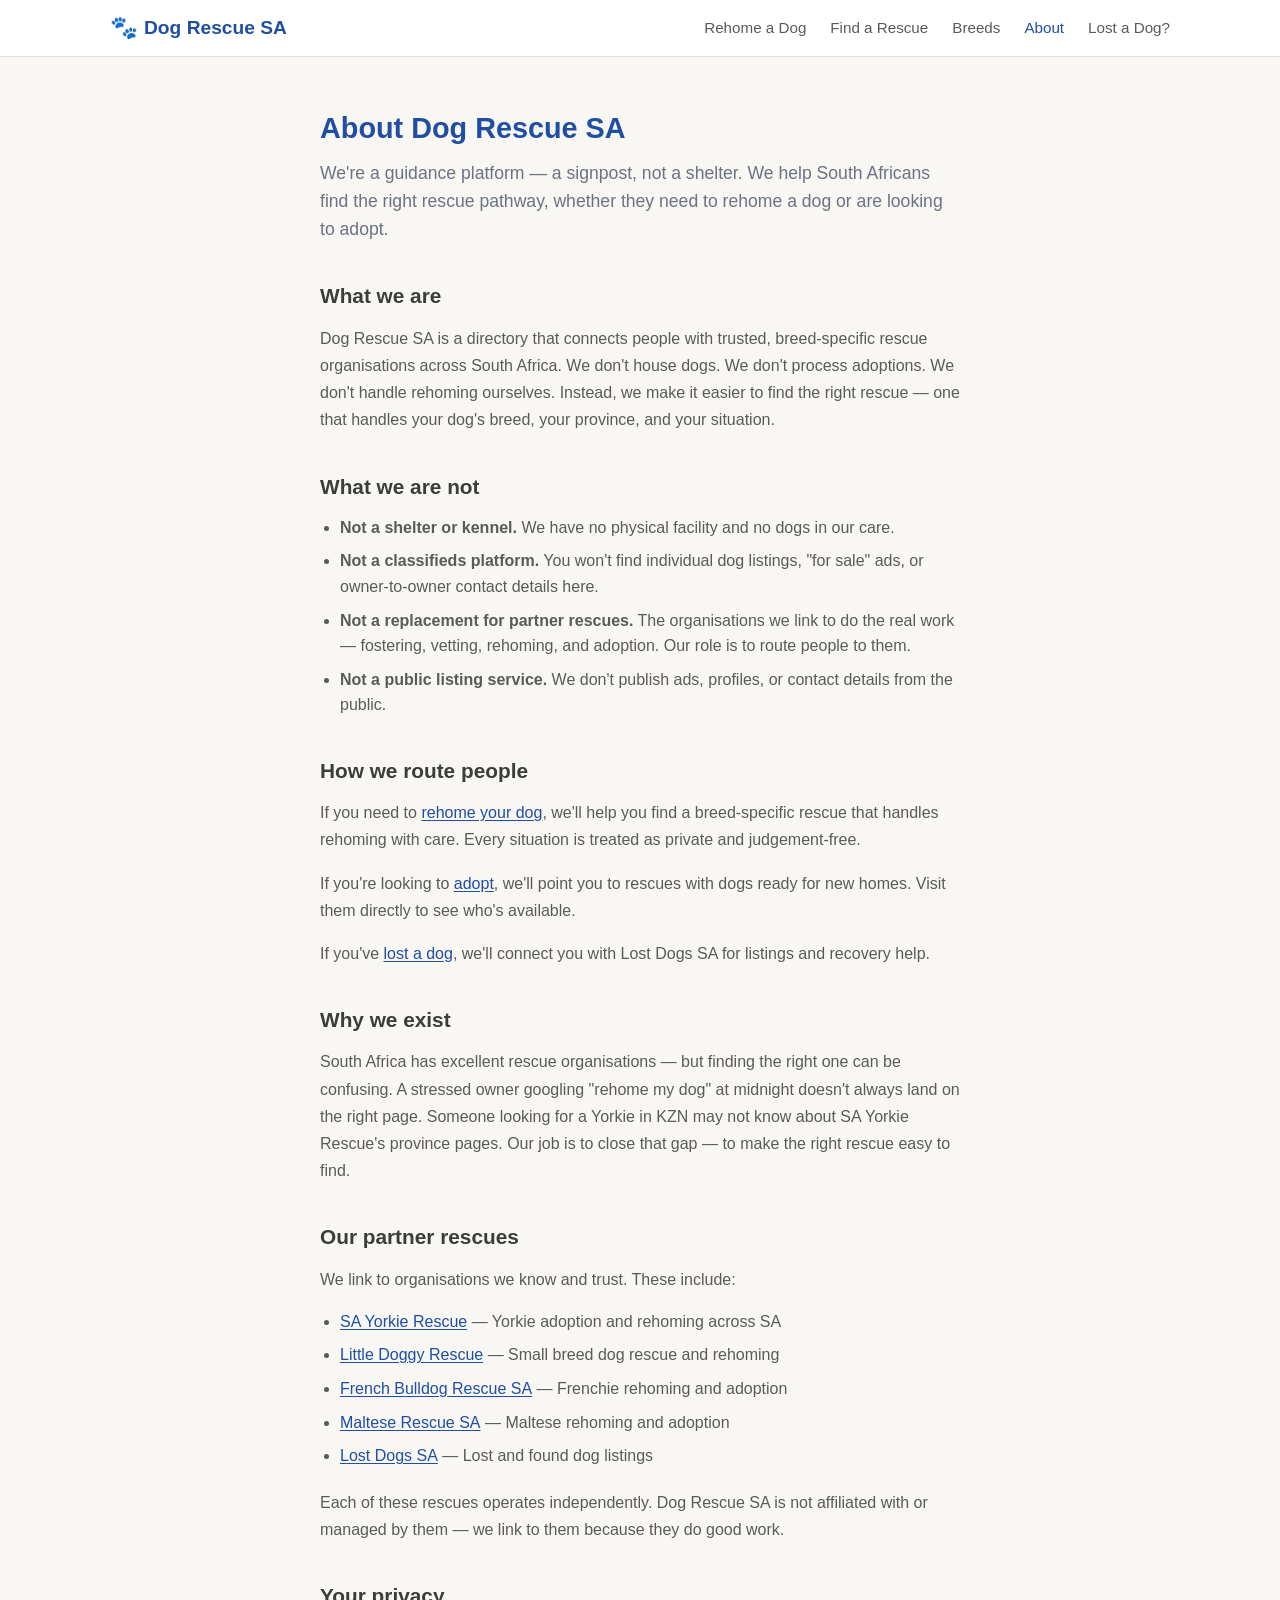
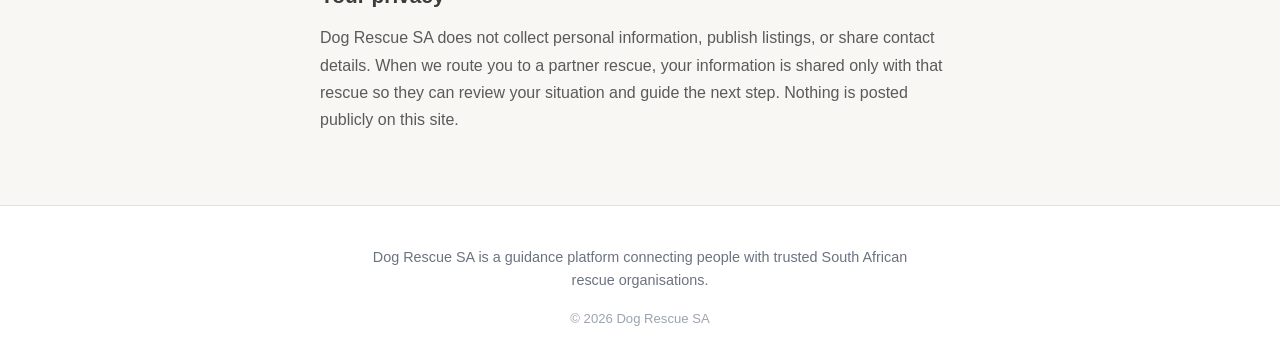
==== public/about/index.html @ 9b8fe8e0 "feat: Sprint 1 — 5 pages: homepage (rehome-first), /about/, /rehome-a-dog/, /private-rehoming-risks/" ====
<!DOCTYPE html>
<html lang="en">
<head>
  <meta charset="UTF-8">
  <meta name="viewport" content="width=device-width, initial-scale=1.0">
  <title>About Dog Rescue SA — South Africa's Rescue Dog Directory</title>
  <meta name="description" content="What Dog Rescue SA is, how it works, and which trusted rescues we link to. We don't house dogs — we connect you to those who do.">
  <link rel="canonical" href="https://dogrescuesa.co.za/about/">
  <style>
    *, *::before, *::after { margin: 0; padding: 0; box-sizing: border-box; }
    html { font-size: 16px; }
    body { font-family: -apple-system, BlinkMacSystemFont, 'Segoe UI', Roboto, sans-serif; background: #f9f7f4; color: #3c3c3b; line-height: 1.6; }
    header { background: #fff; border-bottom: 1px solid #e5e0d9; position: sticky; top: 0; z-index: 100; }
    .header-inner { max-width: 1100px; margin: 0 auto; padding: 0 20px; display: flex; align-items: center; justify-content: space-between; height: 56px; }
    .logo { font-size: 1.2rem; font-weight: 700; color: #1f4ea3; text-decoration: none; display: flex; align-items: center; gap: 6px; }
    .logo span { font-size: 1.4rem; }
    nav { display: flex; align-items: center; gap: 24px; }
    nav a { color: #5a5a5a; text-decoration: none; font-size: 0.95rem; font-weight: 500; padding: 8px 0; }
    nav a:hover, nav a.active { color: #1f4ea3; }
    .hamburger { display: none; flex-direction: column; gap: 5px; background: none; border: none; cursor: pointer; padding: 4px; z-index: 300; }
    .hamburger span { display: block; width: 24px; height: 2px; background: #3c3c3b; border-radius: 2px; }
    .nav-overlay { display: none; position: fixed; inset: 0; background: #0f172a; z-index: 250; flex-direction: column; align-items: center; justify-content: center; gap: 28px; }
    .nav-overlay.open { display: flex; }
    .nav-overlay a { color: #e2e8f0; font-size: 1.3rem; font-weight: 600; text-decoration: none; }
    .nav-overlay .close-btn { position: absolute; top: 16px; right: 20px; background: none; border: none; color: #e2e8f0; font-size: 2rem; cursor: pointer; }
    .content { max-width: 680px; margin: 0 auto; padding: 48px 20px 56px; }
    .content h1 { font-size: 1.8rem; font-weight: 700; color: #1f4ea3; margin-bottom: 8px; }
    .content .intro { font-size: 1.1rem; color: #6b7280; margin-bottom: 32px; line-height: 1.6; }
    .content h2 { font-size: 1.3rem; font-weight: 700; color: #3c3c3b; margin: 36px 0 12px; }
    .content p { font-size: 1rem; color: #5a5a5a; margin-bottom: 16px; line-height: 1.7; }
    .content ul { margin-bottom: 20px; padding-left: 20px; color: #5a5a5a; }
    .content li { margin-bottom: 8px; line-height: 1.6; }
    .content a { color: #1f4ea3; font-weight: 500; text-decoration: underline; text-underline-offset: 2px; }
    footer { background: #fff; border-top: 1px solid #e5e0d9; padding: 40px 20px 24px; text-align: center; }
    footer p { color: #6b7280; font-size: 0.9rem; max-width: 560px; margin: 0 auto 8px; }
    footer .copyright { font-size: 0.82rem; color: #9ca3af; margin-top: 16px; }
    @media (max-width: 768px) {
      nav { display: none; }
      .hamburger { display: flex; }
      .content { padding: 32px 16px 40px; }
      .content h1 { font-size: 1.5rem; }
    }
  </style>
</head>
<body>
<header>
  <div class="header-inner">
    <a href="/" class="logo"><span>🐾</span> Dog Rescue SA</a>
    <nav>
      <a href="/rehome-a-dog/">Rehome a Dog</a>
      <a href="/find-a-rescue/">Find a Rescue</a>
      <a href="/breeds/">Breeds</a>
      <a href="/about/" class="active">About</a>
      <a href="/lost/">Lost a Dog?</a>
    </nav>
    <button class="hamburger" onclick="document.getElementById('navOverlay').classList.add('open')" aria-label="Menu"><span></span><span></span><span></span></button>
  </div>
</header>
<div class="nav-overlay" id="navOverlay">
  <button class="close-btn" onclick="document.getElementById('navOverlay').classList.remove('open')">&times;</button>
  <a href="/rehome-a-dog/" onclick="document.getElementById('navOverlay').classList.remove('open')">Rehome a Dog</a>
  <a href="/find-a-rescue/" onclick="document.getElementById('navOverlay').classList.remove('open')">Find a Rescue</a>
  <a href="/breeds/" onclick="document.getElementById('navOverlay').classList.remove('open')">Breeds</a>
  <a href="/about/" onclick="document.getElementById('navOverlay').classList.remove('open')">About</a>
  <a href="/lost/" onclick="document.getElementById('navOverlay').classList.remove('open')">Lost a Dog?</a>
</div>

<div class="content">
  <h1>About Dog Rescue SA</h1>
  <p class="intro">We're a guidance platform — a signpost, not a shelter. We help South Africans find the right rescue pathway, whether they need to rehome a dog or are looking to adopt.</p>

  <h2>What we are</h2>
  <p>Dog Rescue SA is a directory that connects people with trusted, breed-specific rescue organisations across South Africa. We don't house dogs. We don't process adoptions. We don't handle rehoming ourselves. Instead, we make it easier to find the right rescue — one that handles your dog's breed, your province, and your situation.</p>

  <h2>What we are not</h2>
  <ul>
    <li><strong>Not a shelter or kennel.</strong> We have no physical facility and no dogs in our care.</li>
    <li><strong>Not a classifieds platform.</strong> You won't find individual dog listings, "for sale" ads, or owner-to-owner contact details here.</li>
    <li><strong>Not a replacement for partner rescues.</strong> The organisations we link to do the real work — fostering, vetting, rehoming, and adoption. Our role is to route people to them.</li>
    <li><strong>Not a public listing service.</strong> We don't publish ads, profiles, or contact details from the public.</li>
  </ul>

  <h2>How we route people</h2>
  <p>If you need to <a href="/rehome-a-dog/">rehome your dog</a>, we'll help you find a breed-specific rescue that handles rehoming with care. Every situation is treated as private and judgement-free.</p>
  <p>If you're looking to <a href="/find-a-rescue/">adopt</a>, we'll point you to rescues with dogs ready for new homes. Visit them directly to see who's available.</p>
  <p>If you've <a href="/lost/">lost a dog</a>, we'll connect you with Lost Dogs SA for listings and recovery help.</p>

  <h2>Why we exist</h2>
  <p>South Africa has excellent rescue organisations — but finding the right one can be confusing. A stressed owner googling "rehome my dog" at midnight doesn't always land on the right page. Someone looking for a Yorkie in KZN may not know about SA Yorkie Rescue's province pages. Our job is to close that gap — to make the right rescue easy to find.</p>

  <h2>Our partner rescues</h2>
  <p>We link to organisations we know and trust. These include:</p>
  <ul>
    <li><a href="https://www.yorkierescue.co.za/">SA Yorkie Rescue</a> — Yorkie adoption and rehoming across SA</li>
    <li><a href="https://littledoggyrescue.co.za/">Little Doggy Rescue</a> — Small breed dog rescue and rehoming</li>
    <li><a href="https://frenchbulldogrescue.co.za/">French Bulldog Rescue SA</a> — Frenchie rehoming and adoption</li>
    <li><a href="https://www.malteserescue.co.za/">Maltese Rescue SA</a> — Maltese rehoming and adoption</li>
    <li><a href="https://lostdogs.co.za/">Lost Dogs SA</a> — Lost and found dog listings</li>
  </ul>
  <p>Each of these rescues operates independently. Dog Rescue SA is not affiliated with or managed by them — we link to them because they do good work.</p>

  <h2>Your privacy</h2>
  <p>Dog Rescue SA does not collect personal information, publish listings, or share contact details. When we route you to a partner rescue, your information is shared only with that rescue so they can review your situation and guide the next step. Nothing is posted publicly on this site.</p>
</div>

<footer>
  <p>Dog Rescue SA is a guidance platform connecting people with trusted South African rescue organisations.</p>
  <p class="copyright">&copy; 2026 Dog Rescue SA</p>
</footer>
<script>document.addEventListener('keydown',function(e){if(e.key==='Escape')document.getElementById('navOverlay').classList.remove('open');});</script>
</body>
</html>
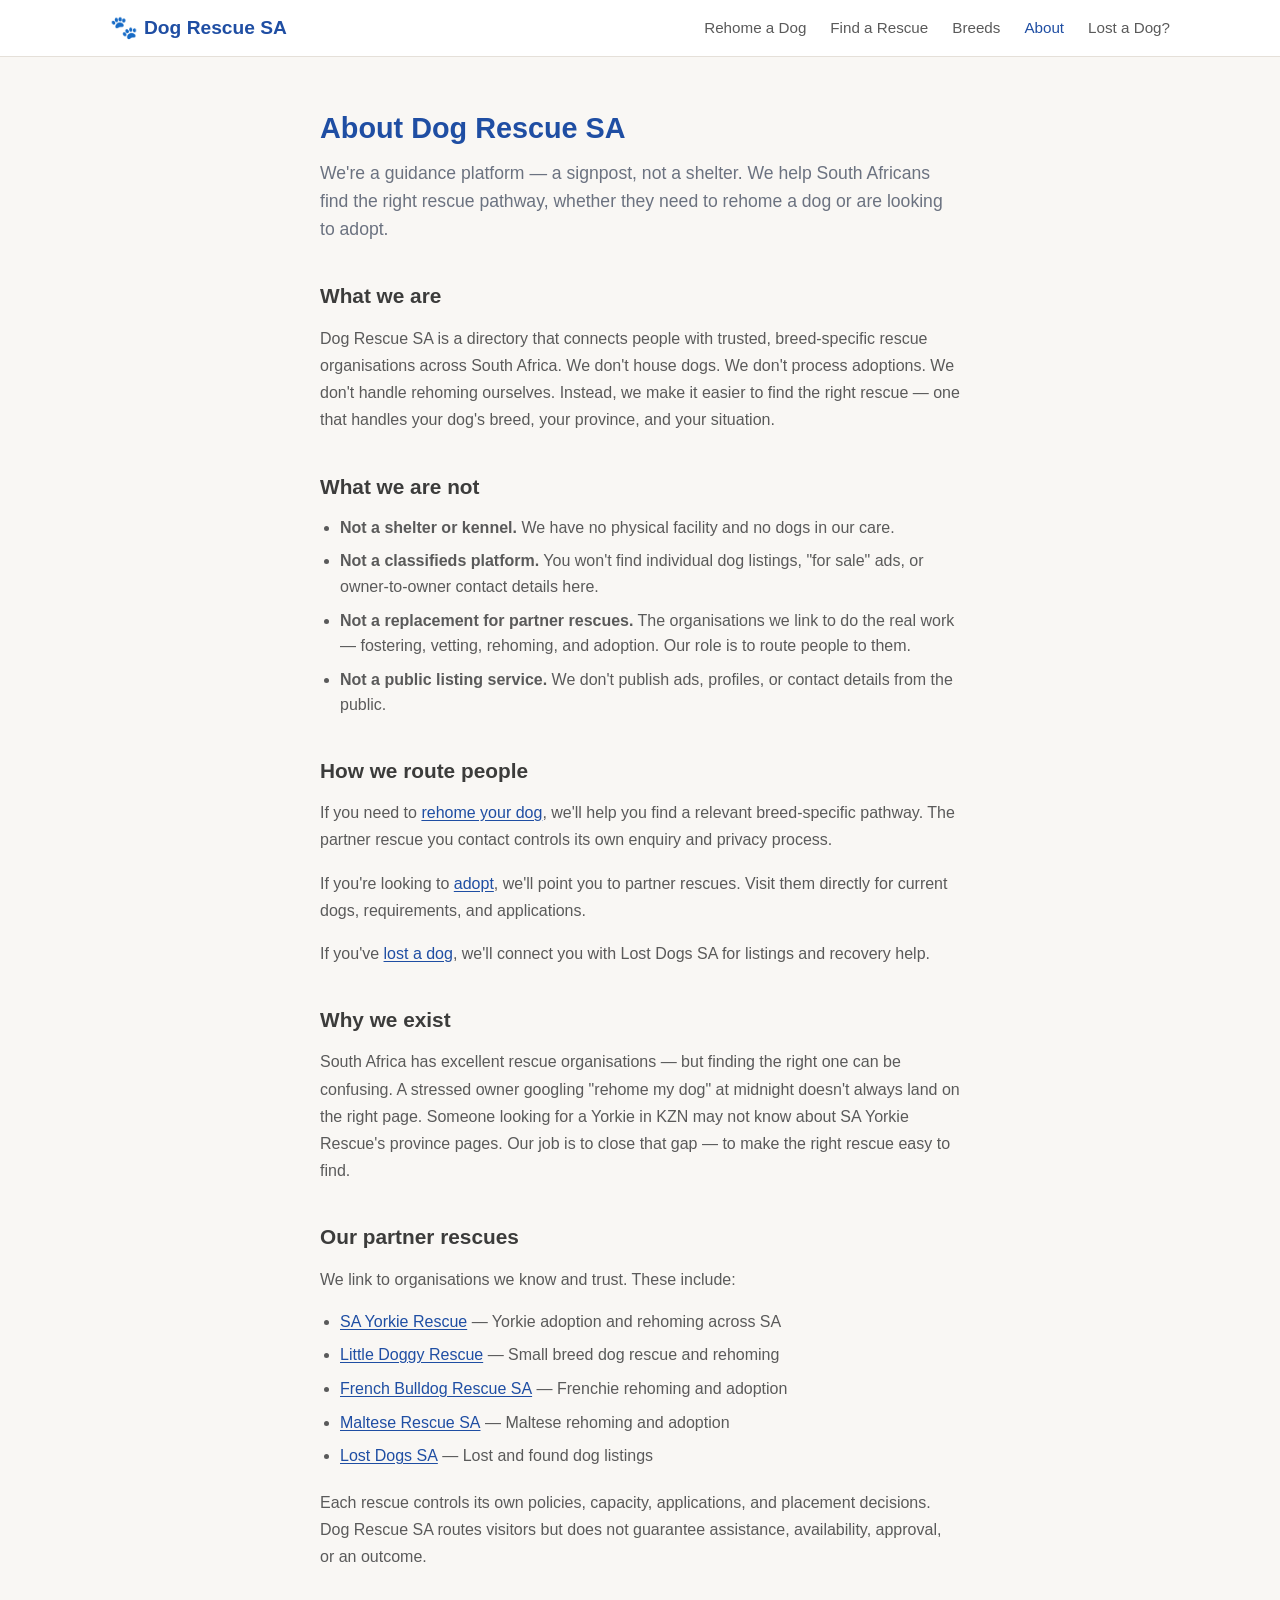
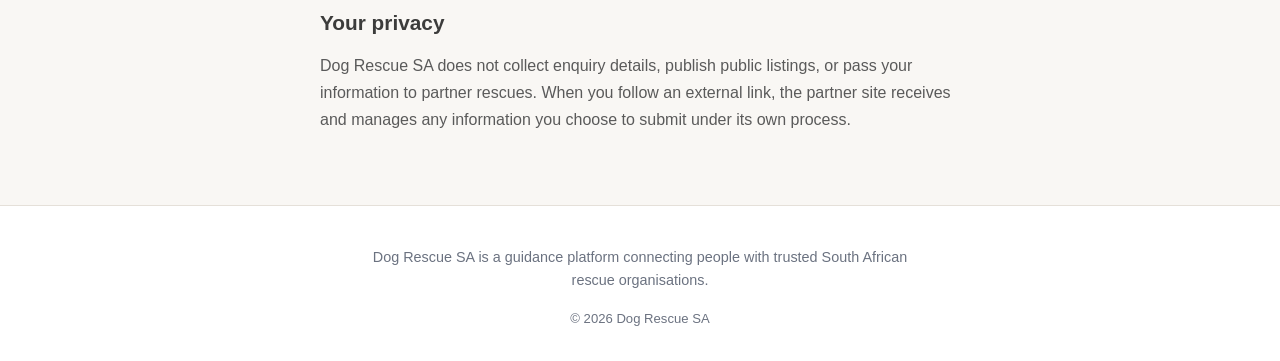
==== commit 63013579: "fix: align directory claims and repair breeds route" ====
--- a/public/about/index.html
+++ b/public/about/index.html
@@ -33,7 +33,7 @@
     .content a { color: #1f4ea3; font-weight: 500; text-decoration: underline; text-underline-offset: 2px; }
     footer { background: #fff; border-top: 1px solid #e5e0d9; padding: 40px 20px 24px; text-align: center; }
     footer p { color: #6b7280; font-size: 0.9rem; max-width: 560px; margin: 0 auto 8px; }
-    footer .copyright { font-size: 0.82rem; color: #9ca3af; margin-top: 16px; }
+    footer .copyright { font-size: 0.82rem; color: #6b7280; margin-top: 16px; }
     @media (max-width: 768px) {
       nav { display: none; }
       .hamburger { display: flex; }
@@ -53,11 +53,11 @@
       <a href="/about/" class="active">About</a>
       <a href="/lost/">Lost a Dog?</a>
     </nav>
-    <button class="hamburger" onclick="document.getElementById('navOverlay').classList.add('open')" aria-label="Menu"><span></span><span></span><span></span></button>
+    <button class="hamburger" aria-label="Open menu" onclick="document.getElementById('navOverlay').classList.add('open')"><span></span><span></span><span></span></button>
   </div>
 </header>
 <div class="nav-overlay" id="navOverlay">
-  <button class="close-btn" onclick="document.getElementById('navOverlay').classList.remove('open')">&times;</button>
+  <button class="close-btn" aria-label="Close menu" onclick="document.getElementById('navOverlay').classList.remove('open')">&times;</button>
   <a href="/rehome-a-dog/" onclick="document.getElementById('navOverlay').classList.remove('open')">Rehome a Dog</a>
   <a href="/find-a-rescue/" onclick="document.getElementById('navOverlay').classList.remove('open')">Find a Rescue</a>
   <a href="/breeds/" onclick="document.getElementById('navOverlay').classList.remove('open')">Breeds</a>
@@ -65,6 +65,7 @@
   <a href="/lost/" onclick="document.getElementById('navOverlay').classList.remove('open')">Lost a Dog?</a>
 </div>
 
+<main>
 <div class="content">
   <h1>About Dog Rescue SA</h1>
   <p class="intro">We're a guidance platform — a signpost, not a shelter. We help South Africans find the right rescue pathway, whether they need to rehome a dog or are looking to adopt.</p>
@@ -81,8 +82,8 @@
   </ul>
 
   <h2>How we route people</h2>
-  <p>If you need to <a href="/rehome-a-dog/">rehome your dog</a>, we'll help you find a breed-specific rescue that handles rehoming with care. Every situation is treated as private and judgement-free.</p>
-  <p>If you're looking to <a href="/find-a-rescue/">adopt</a>, we'll point you to rescues with dogs ready for new homes. Visit them directly to see who's available.</p>
+  <p>If you need to <a href="/rehome-a-dog/">rehome your dog</a>, we'll help you find a relevant breed-specific pathway. The partner rescue you contact controls its own enquiry and privacy process.</p>
+  <p>If you're looking to <a href="/find-a-rescue/">adopt</a>, we'll point you to partner rescues. Visit them directly for current dogs, requirements, and applications.</p>
   <p>If you've <a href="/lost/">lost a dog</a>, we'll connect you with Lost Dogs SA for listings and recovery help.</p>
 
   <h2>Why we exist</h2>
@@ -97,11 +98,12 @@
     <li><a href="https://www.malteserescue.co.za/">Maltese Rescue SA</a> — Maltese rehoming and adoption</li>
     <li><a href="https://lostdogs.co.za/">Lost Dogs SA</a> — Lost and found dog listings</li>
   </ul>
-  <p>Each of these rescues operates independently. Dog Rescue SA is not affiliated with or managed by them — we link to them because they do good work.</p>
+  <p>Each rescue controls its own policies, capacity, applications, and placement decisions. Dog Rescue SA routes visitors but does not guarantee assistance, availability, approval, or an outcome.</p>
 
   <h2>Your privacy</h2>
-  <p>Dog Rescue SA does not collect personal information, publish listings, or share contact details. When we route you to a partner rescue, your information is shared only with that rescue so they can review your situation and guide the next step. Nothing is posted publicly on this site.</p>
+  <p>Dog Rescue SA does not collect enquiry details, publish public listings, or pass your information to partner rescues. When you follow an external link, the partner site receives and manages any information you choose to submit under its own process.</p>
 </div>
+</main>
 
 <footer>
   <p>Dog Rescue SA is a guidance platform connecting people with trusted South African rescue organisations.</p>
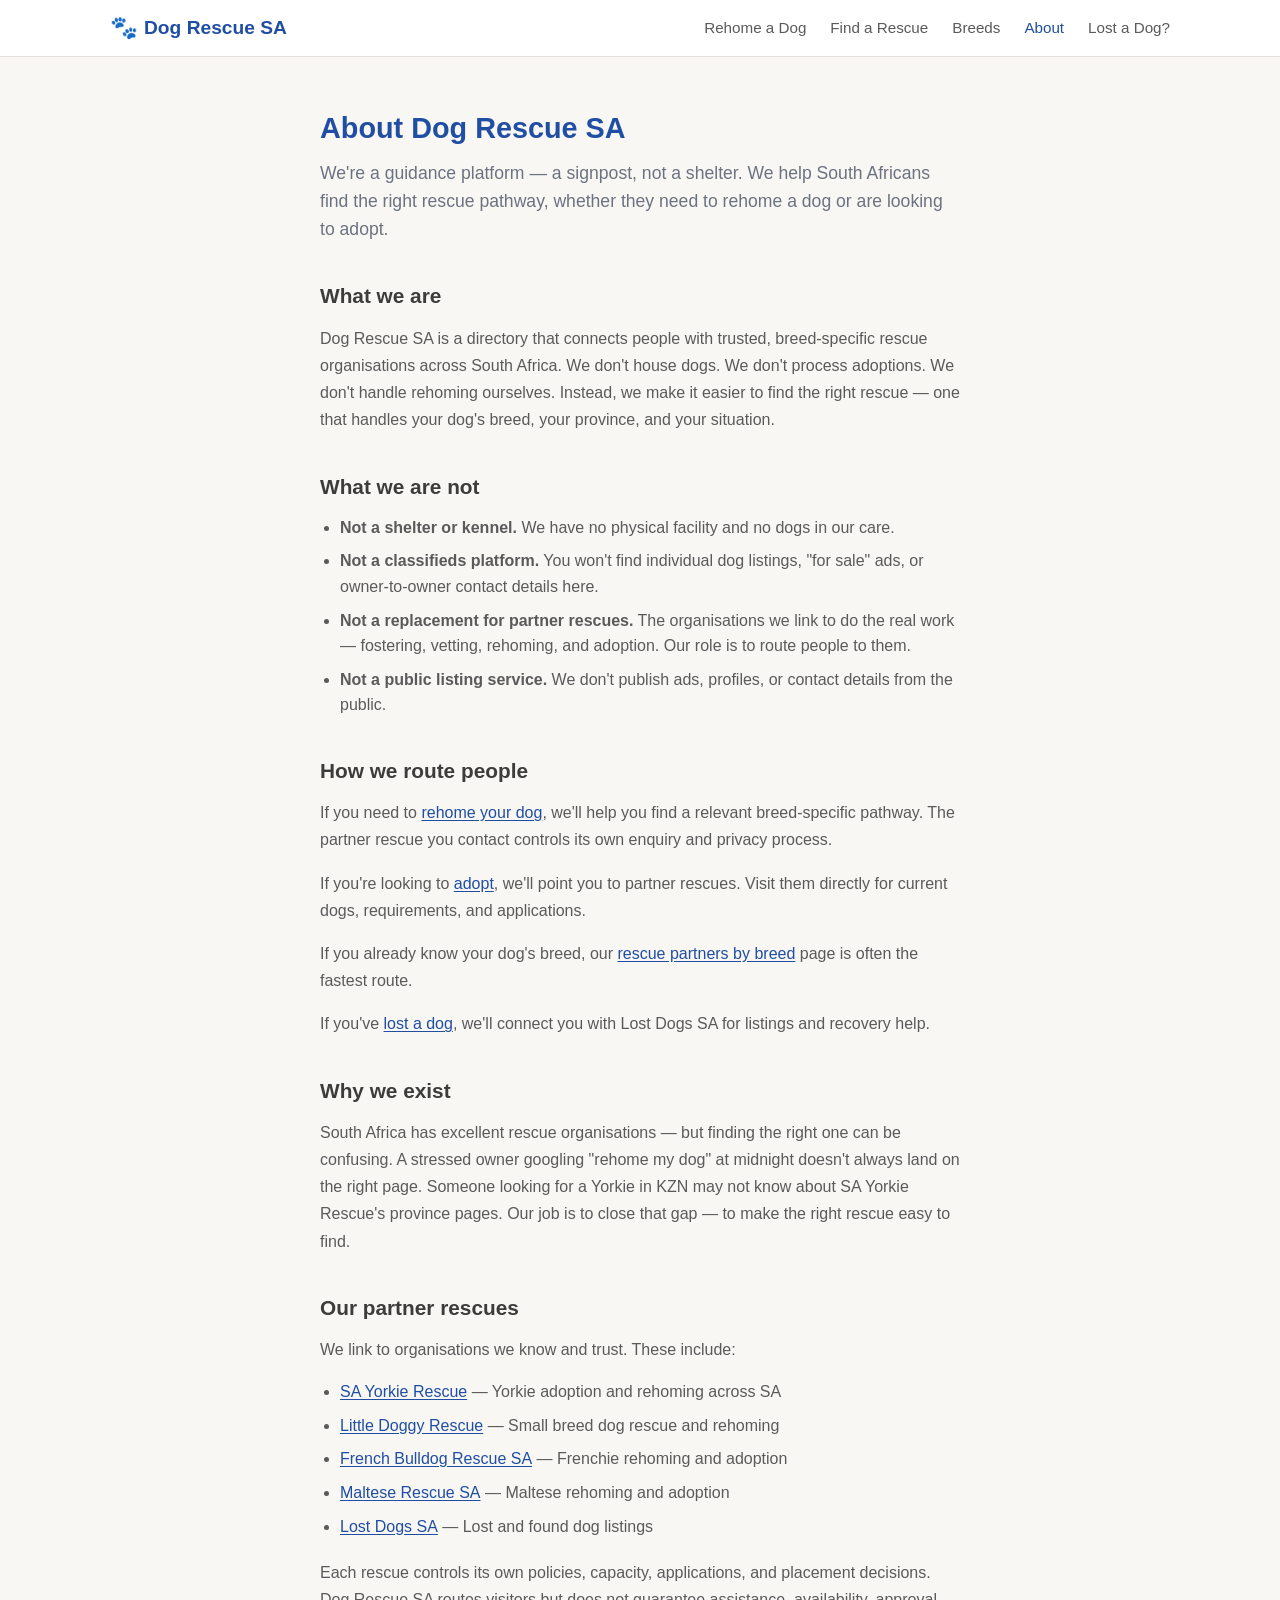
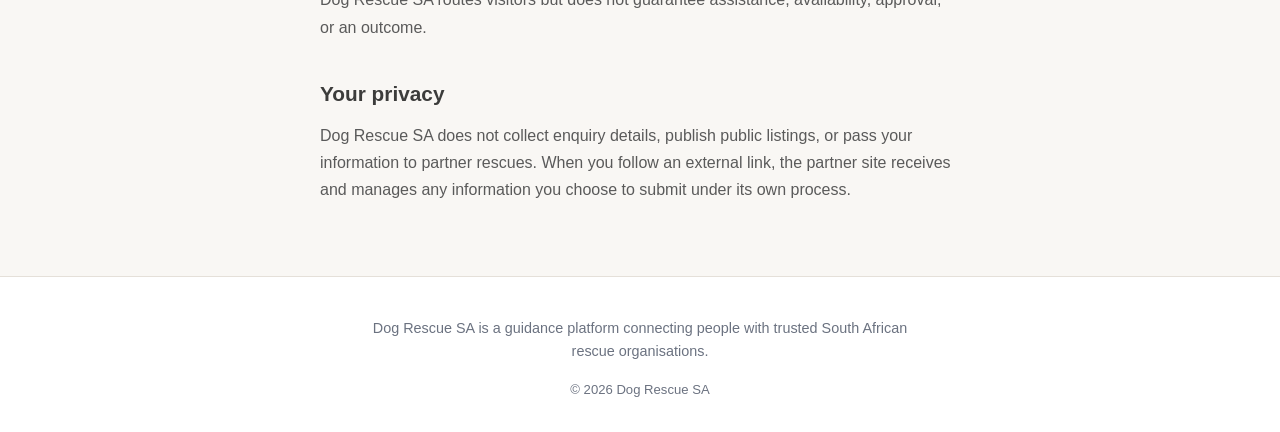
==== commit 8b7a1484: "seo: strengthen DogRescueSA semantic signals" ====
--- a/public/about/index.html
+++ b/public/about/index.html
@@ -84,6 +84,7 @@
   <h2>How we route people</h2>
   <p>If you need to <a href="/rehome-a-dog/">rehome your dog</a>, we'll help you find a relevant breed-specific pathway. The partner rescue you contact controls its own enquiry and privacy process.</p>
   <p>If you're looking to <a href="/find-a-rescue/">adopt</a>, we'll point you to partner rescues. Visit them directly for current dogs, requirements, and applications.</p>
+  <p>If you already know your dog's breed, our <a href="/breeds/">rescue partners by breed</a> page is often the fastest route.</p>
   <p>If you've <a href="/lost/">lost a dog</a>, we'll connect you with Lost Dogs SA for listings and recovery help.</p>
 
   <h2>Why we exist</h2>
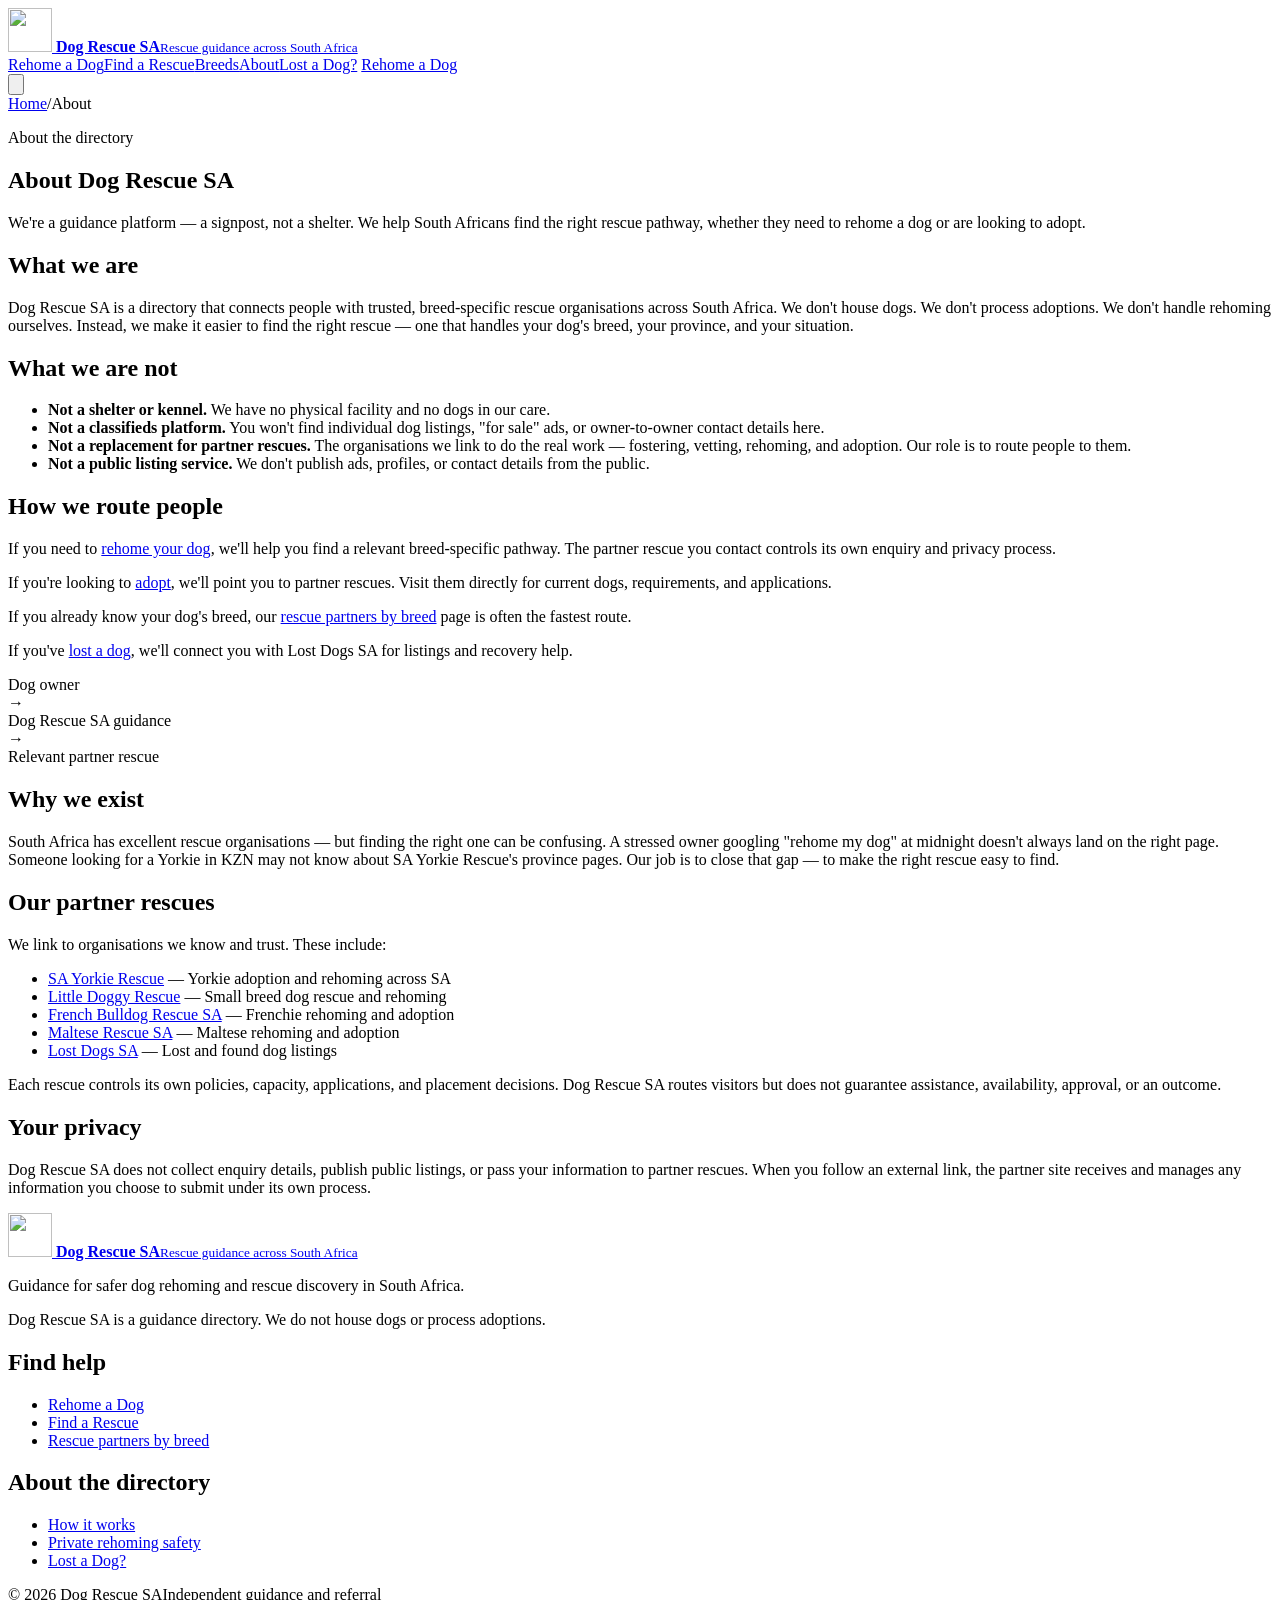
==== commit cd58938c: "design: refresh Dog Rescue SA brand and UX" ====
--- a/public/about/index.html
+++ b/public/about/index.html
@@ -3,113 +3,82 @@
 <head>
   <meta charset="UTF-8">
   <meta name="viewport" content="width=device-width, initial-scale=1.0">
-  <title>About Dog Rescue SA — South Africa's Rescue Dog Directory</title>
-  <meta name="description" content="What Dog Rescue SA is, how it works, and which trusted rescues we link to. We don't house dogs — we connect you to those who do.">
+  <title>About Dog Rescue SA — South Africa&#x27;s Rescue Dog Directory</title>
+  <meta name="description" content="What Dog Rescue SA is, how it works, and which trusted rescues we link to. We don&#x27;t house dogs — we connect you to those who do.">
   <link rel="canonical" href="https://dogrescuesa.co.za/about/">
-  <style>
-    *, *::before, *::after { margin: 0; padding: 0; box-sizing: border-box; }
-    html { font-size: 16px; }
-    body { font-family: -apple-system, BlinkMacSystemFont, 'Segoe UI', Roboto, sans-serif; background: #f9f7f4; color: #3c3c3b; line-height: 1.6; }
-    header { background: #fff; border-bottom: 1px solid #e5e0d9; position: sticky; top: 0; z-index: 100; }
-    .header-inner { max-width: 1100px; margin: 0 auto; padding: 0 20px; display: flex; align-items: center; justify-content: space-between; height: 56px; }
-    .logo { font-size: 1.2rem; font-weight: 700; color: #1f4ea3; text-decoration: none; display: flex; align-items: center; gap: 6px; }
-    .logo span { font-size: 1.4rem; }
-    nav { display: flex; align-items: center; gap: 24px; }
-    nav a { color: #5a5a5a; text-decoration: none; font-size: 0.95rem; font-weight: 500; padding: 8px 0; }
-    nav a:hover, nav a.active { color: #1f4ea3; }
-    .hamburger { display: none; flex-direction: column; gap: 5px; background: none; border: none; cursor: pointer; padding: 4px; z-index: 300; }
-    .hamburger span { display: block; width: 24px; height: 2px; background: #3c3c3b; border-radius: 2px; }
-    .nav-overlay { display: none; position: fixed; inset: 0; background: #0f172a; z-index: 250; flex-direction: column; align-items: center; justify-content: center; gap: 28px; }
-    .nav-overlay.open { display: flex; }
-    .nav-overlay a { color: #e2e8f0; font-size: 1.3rem; font-weight: 600; text-decoration: none; }
-    .nav-overlay .close-btn { position: absolute; top: 16px; right: 20px; background: none; border: none; color: #e2e8f0; font-size: 2rem; cursor: pointer; }
-    .content { max-width: 680px; margin: 0 auto; padding: 48px 20px 56px; }
-    .content h1 { font-size: 1.8rem; font-weight: 700; color: #1f4ea3; margin-bottom: 8px; }
-    .content .intro { font-size: 1.1rem; color: #6b7280; margin-bottom: 32px; line-height: 1.6; }
-    .content h2 { font-size: 1.3rem; font-weight: 700; color: #3c3c3b; margin: 36px 0 12px; }
-    .content p { font-size: 1rem; color: #5a5a5a; margin-bottom: 16px; line-height: 1.7; }
-    .content ul { margin-bottom: 20px; padding-left: 20px; color: #5a5a5a; }
-    .content li { margin-bottom: 8px; line-height: 1.6; }
-    .content a { color: #1f4ea3; font-weight: 500; text-decoration: underline; text-underline-offset: 2px; }
-    footer { background: #fff; border-top: 1px solid #e5e0d9; padding: 40px 20px 24px; text-align: center; }
-    footer p { color: #6b7280; font-size: 0.9rem; max-width: 560px; margin: 0 auto 8px; }
-    footer .copyright { font-size: 0.82rem; color: #6b7280; margin-top: 16px; }
-    @media (max-width: 768px) {
-      nav { display: none; }
-      .hamburger { display: flex; }
-      .content { padding: 32px 16px 40px; }
-      .content h1 { font-size: 1.5rem; }
-    }
-  </style>
-</head>
-<body>
-<header>
+  <meta property="og:title" content="About Dog Rescue SA — South Africa&#x27;s Rescue Dog Directory">
+  <meta property="og:description" content="What Dog Rescue SA is, how it works, and which trusted rescues we link to. We don&#x27;t house dogs — we connect you to those who do.">
+  <meta property="og:url" content="https://dogrescuesa.co.za/about/">
+  <meta property="og:type" content="website">
+  <meta property="og:image" content="https://dogrescuesa.co.za/assets/brand/dog-rescue-sa-social.webp">
+  <meta property="og:image:alt" content="Dog Rescue SA — calm guidance and trusted rescue pathways across South Africa">
+  <meta name="twitter:card" content="summary_large_image">
+  <meta name="twitter:title" content="About Dog Rescue SA — South Africa&#x27;s Rescue Dog Directory">
+  <meta name="twitter:description" content="What Dog Rescue SA is, how it works, and which trusted rescues we link to. We don&#x27;t house dogs — we connect you to those who do.">
+  <meta name="twitter:image" content="https://dogrescuesa.co.za/assets/brand/dog-rescue-sa-social.webp">
+  <link rel="icon" href="/assets/brand/favicon.svg" type="image/svg+xml">
+  <link rel="apple-touch-icon" href="/assets/brand/apple-touch-icon.png" sizes="180x180">
+  <link rel="stylesheet" href="/assets/css/site.css">
+
+</head><body>
+<header class="site-header">
   <div class="header-inner">
-    <a href="/" class="logo"><span>🐾</span> Dog Rescue SA</a>
-    <nav>
-      <a href="/rehome-a-dog/">Rehome a Dog</a>
-      <a href="/find-a-rescue/">Find a Rescue</a>
-      <a href="/breeds/">Breeds</a>
-      <a href="/about/" class="active">About</a>
-      <a href="/lost/">Lost a Dog?</a>
+    <a class="brand" href="/" aria-label="Dog Rescue SA home">
+      <img class="brand-mark" src="/assets/brand/logo-mark.svg" alt="" aria-hidden="true" width="44" height="44">
+      <span class="brand-copy"><strong>Dog Rescue SA</strong><small>Rescue guidance across South Africa</small></span>
+    </a>
+    <nav class="desktop-nav" aria-label="Primary navigation">
+      <a href="/rehome-a-dog/">Rehome a Dog</a><a href="/find-a-rescue/">Find a Rescue</a><a href="/breeds/">Breeds</a><a href="/about/" aria-current="page">About</a><a href="/lost/">Lost a Dog?</a>
+      <a class="btn btn-primary nav-cta" href="/rehome-a-dog/">Rehome a Dog</a>
     </nav>
-    <button class="hamburger" aria-label="Open menu" onclick="document.getElementById('navOverlay').classList.add('open')"><span></span><span></span><span></span></button>
+    <button class="mobile-menu-button" type="button" data-menu-button aria-expanded="false" aria-controls="mobile-menu" aria-label="Open menu"><svg class="icon" viewBox="0 0 24 24" aria-hidden="true" fill="none" stroke="currentColor" stroke-width="1.8" stroke-linecap="round" stroke-linejoin="round"><path d="M4 7h16M4 12h16M4 17h16"/></svg></button>
   </div>
+  <nav class="mobile-nav" id="mobile-menu" data-mobile-menu aria-label="Mobile navigation" hidden>
+    <a href="/rehome-a-dog/">Rehome a Dog</a><a href="/find-a-rescue/">Find a Rescue</a><a href="/breeds/">Breeds</a><a href="/about/" aria-current="page">About</a><a href="/lost/">Lost a Dog?</a>
+    <a class="btn btn-primary nav-cta" href="/rehome-a-dog/">Rehome a Dog</a>
+  </nav>
 </header>
-<div class="nav-overlay" id="navOverlay">
-  <button class="close-btn" aria-label="Close menu" onclick="document.getElementById('navOverlay').classList.remove('open')">&times;</button>
-  <a href="/rehome-a-dog/" onclick="document.getElementById('navOverlay').classList.remove('open')">Rehome a Dog</a>
-  <a href="/find-a-rescue/" onclick="document.getElementById('navOverlay').classList.remove('open')">Find a Rescue</a>
-  <a href="/breeds/" onclick="document.getElementById('navOverlay').classList.remove('open')">Breeds</a>
-  <a href="/about/" onclick="document.getElementById('navOverlay').classList.remove('open')">About</a>
-  <a href="/lost/" onclick="document.getElementById('navOverlay').classList.remove('open')">Lost a Dog?</a>
-</div>
-
-<main>
-<div class="content">
-  <h1>About Dog Rescue SA</h1>
-  <p class="intro">We're a guidance platform — a signpost, not a shelter. We help South Africans find the right rescue pathway, whether they need to rehome a dog or are looking to adopt.</p>
-
-  <h2>What we are</h2>
-  <p>Dog Rescue SA is a directory that connects people with trusted, breed-specific rescue organisations across South Africa. We don't house dogs. We don't process adoptions. We don't handle rehoming ourselves. Instead, we make it easier to find the right rescue — one that handles your dog's breed, your province, and your situation.</p>
-
-  <h2>What we are not</h2>
-  <ul>
-    <li><strong>Not a shelter or kennel.</strong> We have no physical facility and no dogs in our care.</li>
-    <li><strong>Not a classifieds platform.</strong> You won't find individual dog listings, "for sale" ads, or owner-to-owner contact details here.</li>
-    <li><strong>Not a replacement for partner rescues.</strong> The organisations we link to do the real work — fostering, vetting, rehoming, and adoption. Our role is to route people to them.</li>
-    <li><strong>Not a public listing service.</strong> We don't publish ads, profiles, or contact details from the public.</li>
-  </ul>
-
-  <h2>How we route people</h2>
-  <p>If you need to <a href="/rehome-a-dog/">rehome your dog</a>, we'll help you find a relevant breed-specific pathway. The partner rescue you contact controls its own enquiry and privacy process.</p>
-  <p>If you're looking to <a href="/find-a-rescue/">adopt</a>, we'll point you to partner rescues. Visit them directly for current dogs, requirements, and applications.</p>
-  <p>If you already know your dog's breed, our <a href="/breeds/">rescue partners by breed</a> page is often the fastest route.</p>
-  <p>If you've <a href="/lost/">lost a dog</a>, we'll connect you with Lost Dogs SA for listings and recovery help.</p>
-
-  <h2>Why we exist</h2>
-  <p>South Africa has excellent rescue organisations — but finding the right one can be confusing. A stressed owner googling "rehome my dog" at midnight doesn't always land on the right page. Someone looking for a Yorkie in KZN may not know about SA Yorkie Rescue's province pages. Our job is to close that gap — to make the right rescue easy to find.</p>
-
-  <h2>Our partner rescues</h2>
-  <p>We link to organisations we know and trust. These include:</p>
-  <ul>
-    <li><a href="https://www.yorkierescue.co.za/">SA Yorkie Rescue</a> — Yorkie adoption and rehoming across SA</li>
-    <li><a href="https://littledoggyrescue.co.za/">Little Doggy Rescue</a> — Small breed dog rescue and rehoming</li>
-    <li><a href="https://frenchbulldogrescue.co.za/">French Bulldog Rescue SA</a> — Frenchie rehoming and adoption</li>
-    <li><a href="https://www.malteserescue.co.za/">Maltese Rescue SA</a> — Maltese rehoming and adoption</li>
-    <li><a href="https://lostdogs.co.za/">Lost Dogs SA</a> — Lost and found dog listings</li>
-  </ul>
-  <p>Each rescue controls its own policies, capacity, applications, and placement decisions. Dog Rescue SA routes visitors but does not guarantee assistance, availability, approval, or an outcome.</p>
-
-  <h2>Your privacy</h2>
-  <p>Dog Rescue SA does not collect enquiry details, publish public listings, or pass your information to partner rescues. When you follow an external link, the partner site receives and manages any information you choose to submit under its own process.</p>
-</div>
+<main class="page-main">
+<section class="page-intro"><div class="page-intro-inner"><div class="breadcrumb"><a href="/">Home</a><span aria-hidden="true">/</span><span>About</span></div><p class="eyebrow">About the directory</p><h1>About Dog Rescue SA</h1><p class="lead">We're a guidance platform — a signpost, not a shelter. We help South Africans find the right rescue pathway, whether they need to rehome a dog or are looking to adopt.</p></div></section>
+<section class="section"><div class="reading-container content-copy">
+  <div class="info-panel info-panel--sage"><h2>What we are</h2><p>Dog Rescue SA is a directory that connects people with trusted, breed-specific rescue organisations across South Africa. We don't house dogs. We don't process adoptions. We don't handle rehoming ourselves. Instead, we make it easier to find the right rescue — one that handles your dog's breed, your province, and your situation.</p></div>
+  <div class="info-panel info-panel--sand" style="margin-top:1rem"><h2>What we are not</h2><ul><li><strong>Not a shelter or kennel.</strong> We have no physical facility and no dogs in our care.</li><li><strong>Not a classifieds platform.</strong> You won't find individual dog listings, "for sale" ads, or owner-to-owner contact details here.</li><li><strong>Not a replacement for partner rescues.</strong> The organisations we link to do the real work — fostering, vetting, rehoming, and adoption. Our role is to route people to them.</li><li><strong>Not a public listing service.</strong> We don't publish ads, profiles, or contact details from the public.</li></ul></div>
+  <h2>How we route people</h2><p>If you need to <a href="/rehome-a-dog/">rehome your dog</a>, we'll help you find a relevant breed-specific pathway. The partner rescue you contact controls its own enquiry and privacy process.</p><p>If you're looking to <a href="/find-a-rescue/">adopt</a>, we'll point you to partner rescues. Visit them directly for current dogs, requirements, and applications.</p><p>If you already know your dog's breed, our <a href="/breeds/">rescue partners by breed</a> page is often the fastest route.</p><p>If you've <a href="/lost/">lost a dog</a>, we'll connect you with Lost Dogs SA for listings and recovery help.</p>
+  <div class="about-flow" aria-label="How Dog Rescue SA routes people"><div class="flow-node">Dog owner</div><div class="flow-arrow" aria-hidden="true">→</div><div class="flow-node">Dog Rescue SA guidance</div><div class="flow-arrow" aria-hidden="true">→</div><div class="flow-node">Relevant partner rescue</div></div>
+  <h2>Why we exist</h2><p>South Africa has excellent rescue organisations — but finding the right one can be confusing. A stressed owner googling "rehome my dog" at midnight doesn't always land on the right page. Someone looking for a Yorkie in KZN may not know about SA Yorkie Rescue's province pages. Our job is to close that gap — to make the right rescue easy to find.</p>
+  <h2>Our partner rescues</h2><p>We link to organisations we know and trust. These include:</p><ul><li><a href="https://www.yorkierescue.co.za/">SA Yorkie Rescue</a> — Yorkie adoption and rehoming across SA</li><li><a href="https://littledoggyrescue.co.za/">Little Doggy Rescue</a> — Small breed dog rescue and rehoming</li><li><a href="https://frenchbulldogrescue.co.za/">French Bulldog Rescue SA</a> — Frenchie rehoming and adoption</li><li><a href="https://www.malteserescue.co.za/">Maltese Rescue SA</a> — Maltese rehoming and adoption</li><li><a href="https://lostdogs.co.za/">Lost Dogs SA</a> — Lost and found dog listings</li></ul><p>Each rescue controls its own policies, capacity, applications, and placement decisions. Dog Rescue SA routes visitors but does not guarantee assistance, availability, approval, or an outcome.</p>
+  <h2>Your privacy</h2><div class="info-panel info-panel--white"><p>Dog Rescue SA does not collect enquiry details, publish public listings, or pass your information to partner rescues. When you follow an external link, the partner site receives and manages any information you choose to submit under its own process.</p></div>
+</div></section>
 </main>
-
-<footer>
-  <p>Dog Rescue SA is a guidance platform connecting people with trusted South African rescue organisations.</p>
-  <p class="copyright">&copy; 2026 Dog Rescue SA</p>
+<footer class="site-footer">
+  <div class="container footer-grid">
+    <div class="footer-brand">
+      <a class="brand" href="/" aria-label="Dog Rescue SA home">
+        <img class="brand-mark" src="/assets/brand/logo-mark.svg" alt="" aria-hidden="true" width="44" height="44">
+        <span class="brand-copy"><strong>Dog Rescue SA</strong><small>Rescue guidance across South Africa</small></span>
+      </a>
+      <p>Guidance for safer dog rehoming and rescue discovery in South Africa.</p>
+      <p>Dog Rescue SA is a guidance directory. We do not house dogs or process adoptions.</p>
+    </div>
+    <div>
+      <h2>Find help</h2>
+      <ul>
+        <li><a href="/rehome-a-dog/">Rehome a Dog</a></li>
+        <li><a href="/find-a-rescue/">Find a Rescue</a></li>
+        <li><a href="/breeds/">Rescue partners by breed</a></li>
+      </ul>
+    </div>
+    <div>
+      <h2>About the directory</h2>
+      <ul>
+        <li><a href="/about/">How it works</a></li>
+        <li><a href="/private-rehoming-risks/">Private rehoming safety</a></li>
+        <li><a href="/lost/">Lost a Dog?</a></li>
+      </ul>
+    </div>
+  </div>
+  <div class="container footer-bottom"><span>© 2026 Dog Rescue SA</span><span>Independent guidance and referral</span></div>
 </footer>
-<script>document.addEventListener('keydown',function(e){if(e.key==='Escape')document.getElementById('navOverlay').classList.remove('open');});</script>
+<script src="/assets/js/site.js"></script>
 </body>
 </html>
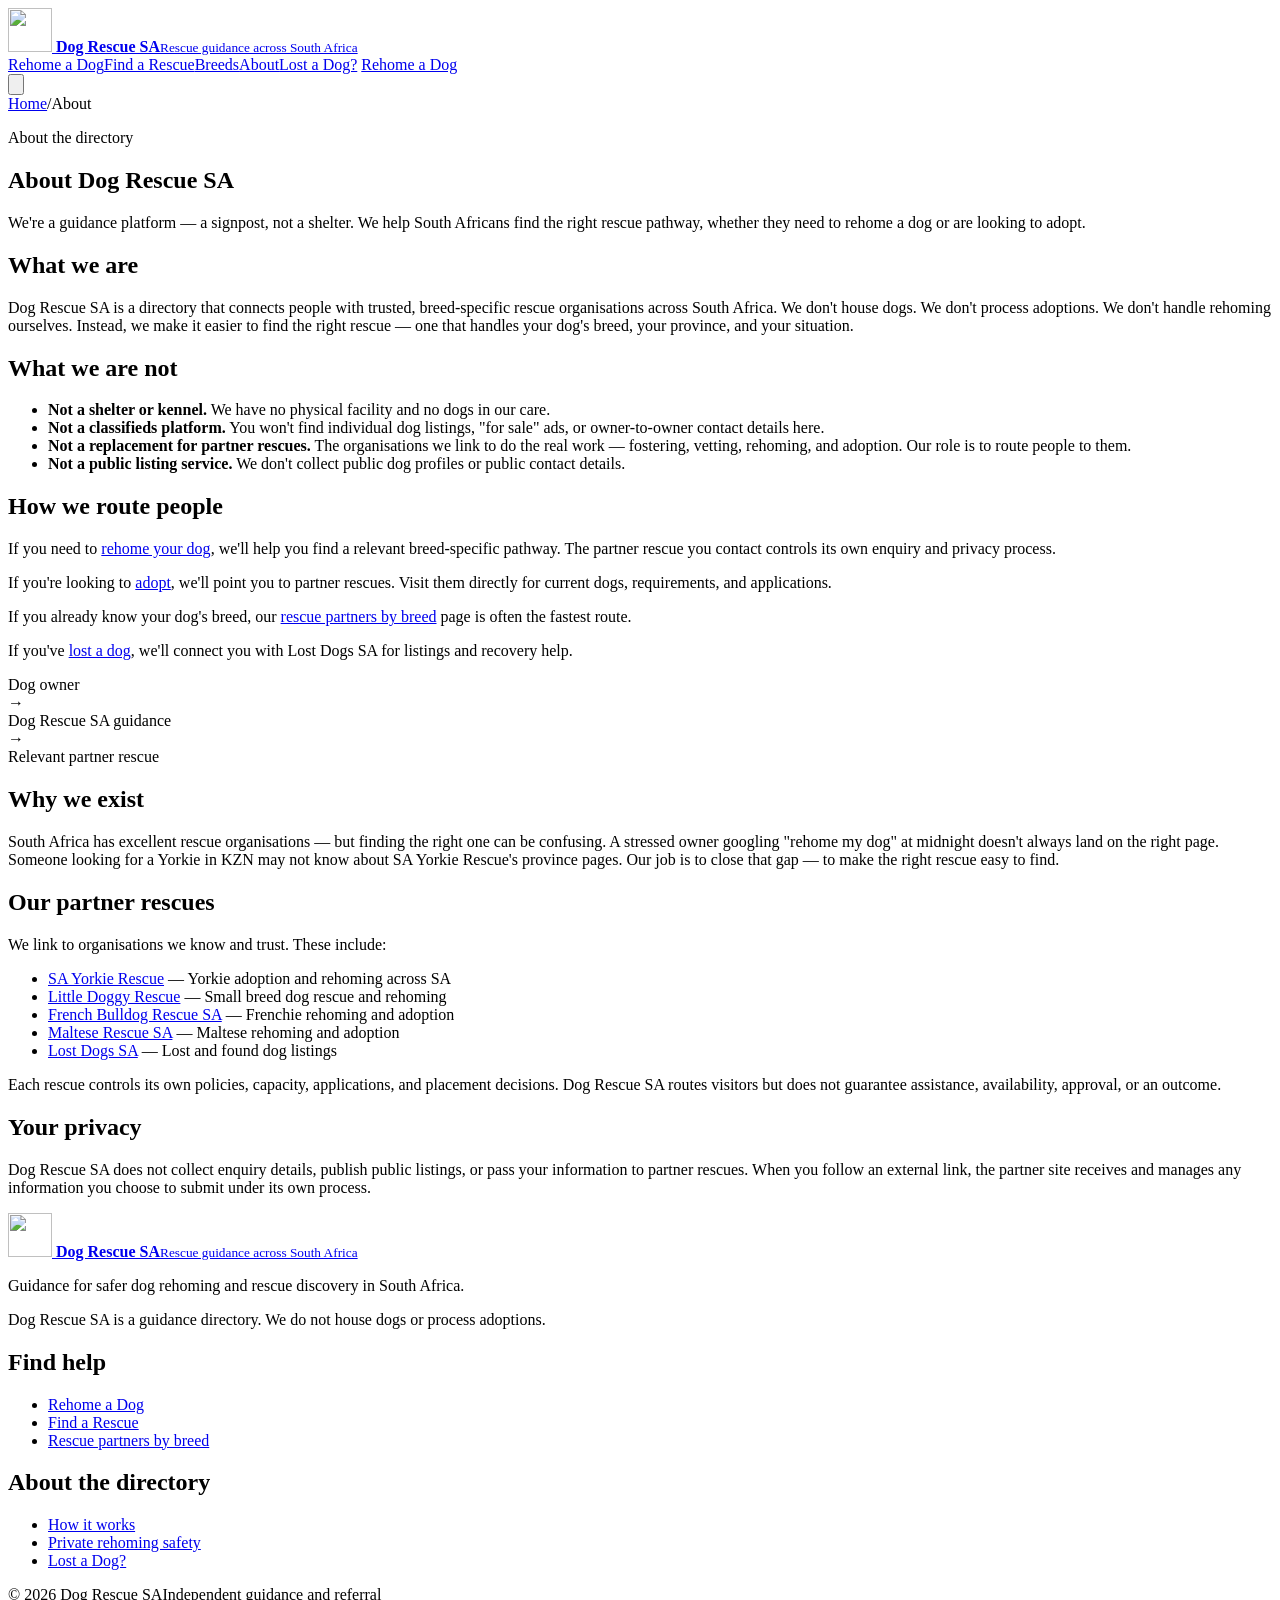
==== commit 511b0785: "fix: avoid public listing wording" ====
--- a/public/about/index.html
+++ b/public/about/index.html
@@ -42,7 +42,7 @@
 <section class="page-intro"><div class="page-intro-inner"><div class="breadcrumb"><a href="/">Home</a><span aria-hidden="true">/</span><span>About</span></div><p class="eyebrow">About the directory</p><h1>About Dog Rescue SA</h1><p class="lead">We're a guidance platform — a signpost, not a shelter. We help South Africans find the right rescue pathway, whether they need to rehome a dog or are looking to adopt.</p></div></section>
 <section class="section"><div class="reading-container content-copy">
   <div class="info-panel info-panel--sage"><h2>What we are</h2><p>Dog Rescue SA is a directory that connects people with trusted, breed-specific rescue organisations across South Africa. We don't house dogs. We don't process adoptions. We don't handle rehoming ourselves. Instead, we make it easier to find the right rescue — one that handles your dog's breed, your province, and your situation.</p></div>
-  <div class="info-panel info-panel--sand" style="margin-top:1rem"><h2>What we are not</h2><ul><li><strong>Not a shelter or kennel.</strong> We have no physical facility and no dogs in our care.</li><li><strong>Not a classifieds platform.</strong> You won't find individual dog listings, "for sale" ads, or owner-to-owner contact details here.</li><li><strong>Not a replacement for partner rescues.</strong> The organisations we link to do the real work — fostering, vetting, rehoming, and adoption. Our role is to route people to them.</li><li><strong>Not a public listing service.</strong> We don't publish ads, profiles, or contact details from the public.</li></ul></div>
+  <div class="info-panel info-panel--sand" style="margin-top:1rem"><h2>What we are not</h2><ul><li><strong>Not a shelter or kennel.</strong> We have no physical facility and no dogs in our care.</li><li><strong>Not a classifieds platform.</strong> You won't find individual dog listings, "for sale" ads, or owner-to-owner contact details here.</li><li><strong>Not a replacement for partner rescues.</strong> The organisations we link to do the real work — fostering, vetting, rehoming, and adoption. Our role is to route people to them.</li><li><strong>Not a public listing service.</strong> We don't collect public dog profiles or public contact details.</li></ul></div>
   <h2>How we route people</h2><p>If you need to <a href="/rehome-a-dog/">rehome your dog</a>, we'll help you find a relevant breed-specific pathway. The partner rescue you contact controls its own enquiry and privacy process.</p><p>If you're looking to <a href="/find-a-rescue/">adopt</a>, we'll point you to partner rescues. Visit them directly for current dogs, requirements, and applications.</p><p>If you already know your dog's breed, our <a href="/breeds/">rescue partners by breed</a> page is often the fastest route.</p><p>If you've <a href="/lost/">lost a dog</a>, we'll connect you with Lost Dogs SA for listings and recovery help.</p>
   <div class="about-flow" aria-label="How Dog Rescue SA routes people"><div class="flow-node">Dog owner</div><div class="flow-arrow" aria-hidden="true">→</div><div class="flow-node">Dog Rescue SA guidance</div><div class="flow-arrow" aria-hidden="true">→</div><div class="flow-node">Relevant partner rescue</div></div>
   <h2>Why we exist</h2><p>South Africa has excellent rescue organisations — but finding the right one can be confusing. A stressed owner googling "rehome my dog" at midnight doesn't always land on the right page. Someone looking for a Yorkie in KZN may not know about SA Yorkie Rescue's province pages. Our job is to close that gap — to make the right rescue easy to find.</p>
